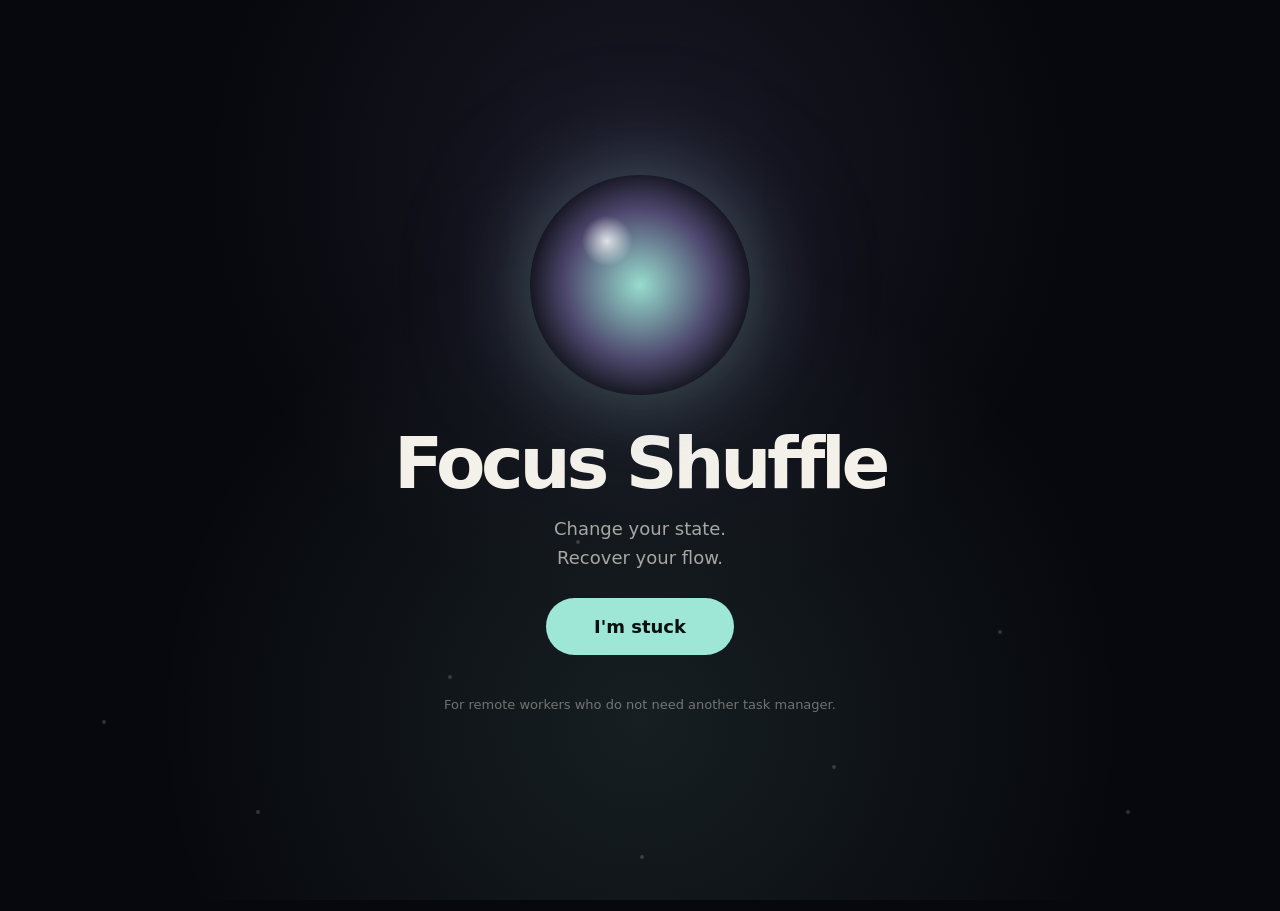
==== focus-shuffle/index.html @ 3954d728 "Add Focus Shuffle demo (HTML/CSS/JS per design.md & agent.md)" ====
<!DOCTYPE html>
<html lang="en">
<head>
<meta charset="UTF-8" />
<meta name="viewport" content="width=device-width, initial-scale=1.0" />
<title>Focus Shuffle</title>
<link rel="stylesheet" href="styles.css" />
</head>
<body>
<div class="app">

  <!-- background ambient particles -->
  <div class="particles" aria-hidden="true">
    <span></span><span></span><span></span><span></span><span></span><span></span><span></span><span></span>
  </div>

  <!-- 1. Landing -->
  <section class="screen active" data-screen="landing">
    <div class="flow-panel center-col">
      <div class="orb-wrap">
        <div class="orb" id="mainOrb"></div>
      </div>
      <h1 class="hero-title">Focus Shuffle</h1>
      <p class="subtitle">Change your state.<br/>Recover your flow.</p>
      <button class="primary-button big" data-next="stuck">I'm stuck</button>
      <p class="footnote">For remote workers who do not need another task manager.</p>
    </div>
  </section>

  <!-- 2. Stuck type check-in -->
  <section class="screen" data-screen="stuck">
    <div class="flow-panel center-col">
      <h2 class="step-title">What kind of stuck is this?</h2>
      <div class="card-grid" data-group="stuckType">
        <button class="choice-card" data-value="distracted">Distracted</button>
        <button class="choice-card" data-value="sleepy">Sleepy</button>
        <button class="choice-card" data-value="overwhelmed">Overwhelmed</button>
        <button class="choice-card" data-value="isolated">Isolated</button>
        <button class="choice-card" data-value="restless">Restless</button>
        <button class="choice-card" data-value="bored">Bored</button>
        <button class="choice-card" data-value="task unclear">Task unclear</button>
      </div>
    </div>
  </section>

  <!-- 3. Task type check-in -->
  <section class="screen" data-screen="task">
    <div class="flow-panel center-col">
      <h2 class="step-title">What are you trying to move forward?</h2>
      <div class="card-grid" data-group="taskType">
        <button class="choice-card" data-value="deep work">Deep work</button>
        <button class="choice-card" data-value="creative work">Creative work</button>
        <button class="choice-card" data-value="admin task">Admin task</button>
        <button class="choice-card" data-value="meeting prep">Meeting prep</button>
        <button class="choice-card" data-value="learning">Learning</button>
        <button class="choice-card" data-value="communication">Communication</button>
      </div>
    </div>
  </section>

  <!-- 4. Mood check-in -->
  <section class="screen" data-screen="mood">
    <div class="flow-panel center-col">
      <h2 class="step-title">What is the current texture of your mind?</h2>
      <div class="mood-grid" data-group="mood">
        <button class="mood-orb" data-value="calm"><span class="dot mood-calm"></span>Calm</button>
        <button class="mood-orb" data-value="tense"><span class="dot mood-tense"></span>Tense</button>
        <button class="mood-orb" data-value="low energy"><span class="dot mood-low"></span>Low energy</button>
        <button class="mood-orb" data-value="scattered"><span class="dot mood-scattered"></span>Scattered</button>
        <button class="mood-orb" data-value="frustrated"><span class="dot mood-frustrated"></span>Frustrated</button>
        <button class="mood-orb" data-value="numb"><span class="dot mood-numb"></span>Numb</button>
      </div>
    </div>
  </section>

  <!-- 5. Factor scan -->
  <section class="screen" data-screen="scan">
    <div class="flow-panel center-col">
      <div class="orb-wrap small">
        <div class="orb scan-orb" id="scanOrb"></div>
      </div>
      <h2 class="step-title" id="scanTitle">Reading your work state…</h2>
      <div class="chip-stack" id="chipStack"></div>
      <p class="footnote" id="scanFooter" style="opacity:0;">Matching a recipe that changes your state, not your office.</p>
    </div>
  </section>

  <!-- 6. Shuffle -->
  <section class="screen" data-screen="shuffle">
    <div class="flow-panel center-col">
      <div class="orb-wrap">
        <div class="orb shuffle-orb" id="shuffleOrb"></div>
        <div class="shuffle-stage" id="shuffleStage"></div>
      </div>
      <h2 class="step-title">Shuffling focus levers…</h2>
      <div class="lever-labels" id="leverLabels">
        <span>Sound</span><span>Body</span><span>Place</span><span>Social</span><span>Mood</span><span>Calendar</span>
      </div>
    </div>
  </section>

  <!-- 7. Recipe result -->
  <section class="screen" data-screen="result">
    <div class="flow-panel center-col">
      <div class="recipe-card land" id="recipeCard">
        <h2 class="recipe-title" id="recipeTitle"></h2>
        <p class="recipe-subtitle" id="recipeSubtitle"></p>
        <div class="matched-row">
          <span class="matched-label">Matched because:</span>
          <span class="matched-tags" id="matchedTags"></span>
        </div>
        <div class="recipe-time" id="recipeTime"></div>
        <ol class="recipe-steps" id="recipeSteps"></ol>
        <div class="recipe-actions">
          <button class="primary-button" id="acceptBtn">Accept</button>
          <button class="secondary-button" id="remixBtn">Remix</button>
        </div>
      </div>
    </div>
  </section>

  <!-- 8. Accepted session -->
  <section class="screen" data-screen="session">
    <div class="flow-panel center-col">
      <div class="orb-wrap">
        <div class="orb session-orb" id="sessionOrb"></div>
      </div>
      <h2 class="step-title">You are in a <span id="sessionTime"></span>-minute focus shift.</h2>
      <p class="subtitle" id="sessionSummary"></p>
      <div class="progress-ring-wrap">
        <svg class="progress-ring" width="120" height="120">
          <circle class="ring-bg" cx="60" cy="60" r="52"></circle>
          <circle class="ring-fg" id="ringFg" cx="60" cy="60" r="52"></circle>
        </svg>
        <span class="ring-time" id="ringTime">0:25</span>
      </div>
      <button class="primary-button" id="finishBtn">Finish session</button>
    </div>
  </section>

  <!-- 9. Feedback -->
  <section class="screen" data-screen="feedback">
    <div class="flow-panel center-col">
      <h2 class="step-title">Did it change your state?</h2>
      <div class="card-grid two-col" data-group="result">
        <button class="choice-card" data-value="not really">Not really</button>
        <button class="choice-card" data-value="a little">A little</button>
        <button class="choice-card" data-value="worked">Worked</button>
        <button class="choice-card" data-value="strong flow">Strong flow</button>
      </div>
      <h2 class="step-title" style="margin-top:48px;">How do you feel now?</h2>
      <div class="mood-grid" data-group="moodAfter">
        <button class="mood-orb" data-value="calm"><span class="dot mood-calm"></span>Calm</button>
        <button class="mood-orb" data-value="tense"><span class="dot mood-tense"></span>Tense</button>
        <button class="mood-orb" data-value="low energy"><span class="dot mood-low"></span>Low energy</button>
        <button class="mood-orb" data-value="scattered"><span class="dot mood-scattered"></span>Scattered</button>
        <button class="mood-orb" data-value="frustrated"><span class="dot mood-frustrated"></span>Frustrated</button>
        <button class="mood-orb" data-value="numb"><span class="dot mood-numb"></span>Numb</button>
      </div>
    </div>
  </section>

  <!-- 10. Learning summary -->
  <section class="screen" data-screen="learned">
    <div class="flow-panel center-col">
      <div class="orb-wrap small">
        <div class="orb" id="learnedOrb"></div>
      </div>
      <h2 class="step-title">Learned.</h2>
      <p class="subtitle" id="learnedText"></p>
      <button class="secondary-button" data-next="landing" id="restartBtn">Start over</button>
    </div>
  </section>

</div>
<script src="app.js"></script>
</body>
</html>
---- focus-shuffle/styles.css ----
:root {
  --bg: #07080d;
  --surface: rgba(255, 255, 255, 0.06);
  --surface-strong: rgba(255, 255, 255, 0.1);
  --text-primary: #f4f1ea;
  --text-secondary: rgba(244, 241, 234, 0.66);
  --text-muted: rgba(244, 241, 234, 0.42);

  --accent: #9ee7d7;
  --accent-2: #b8a6ff;
  --accent-warm: #ffca8a;
  --danger-soft: #ff8a9a;

  --ease-soft: cubic-bezier(.16, 1, .3, 1);
  --ease-breathe: cubic-bezier(.37, 0, .2, 1);
  --ease-snap: cubic-bezier(.2, .9, .1, 1.2);

  --mood-color: var(--accent);
}

* { box-sizing: border-box; }

html, body {
  margin: 0;
  padding: 0;
  background: var(--bg);
  color: var(--text-primary);
  font-family: Inter, ui-sans-serif, system-ui, -apple-system, BlinkMacSystemFont,
    "SF Pro Display", "Segoe UI", sans-serif;
  -webkit-font-smoothing: antialiased;
  overflow-x: hidden;
}

.app {
  position: relative;
  min-height: 100vh;
  background:
    radial-gradient(circle at 50% 20%, rgba(184,166,255,.10), transparent 45%),
    radial-gradient(circle at 50% 80%, var(--mood-color-glow, rgba(158,231,215,.10)), transparent 50%),
    var(--bg);
  transition: background 1.6s var(--ease-soft);
}

/* ---------- particles ---------- */
.particles {
  position: fixed;
  inset: 0;
  pointer-events: none;
  z-index: 0;
}
.particles span {
  position: absolute;
  width: 4px;
  height: 4px;
  border-radius: 50%;
  background: rgba(244,241,234,.18);
  filter: blur(.5px);
  animation: floatParticle 14s linear infinite;
}
.particles span:nth-child(1) { left: 8%;  top: 80%; animation-duration: 18s; animation-delay: -2s; }
.particles span:nth-child(2) { left: 20%; top: 90%; animation-duration: 22s; animation-delay: -6s; }
.particles span:nth-child(3) { left: 35%; top: 75%; animation-duration: 16s; animation-delay: -10s; }
.particles span:nth-child(4) { left: 50%; top: 95%; animation-duration: 20s; animation-delay: -1s; }
.particles span:nth-child(5) { left: 65%; top: 85%; animation-duration: 24s; animation-delay: -8s; }
.particles span:nth-child(6) { left: 78%; top: 70%; animation-duration: 17s; animation-delay: -4s; }
.particles span:nth-child(7) { left: 88%; top: 90%; animation-duration: 21s; animation-delay: -12s; }
.particles span:nth-child(8) { left: 45%; top: 60%; animation-duration: 19s; animation-delay: -14s; }

@keyframes floatParticle {
  0%   { transform: translateY(0) translateX(0); opacity: 0; }
  10%  { opacity: .6; }
  90%  { opacity: .3; }
  100% { transform: translateY(-90vh) translateX(40px); opacity: 0; }
}

/* ---------- screens ---------- */
.screen {
  position: absolute;
  inset: 0;
  min-height: 100vh;
  padding: 32px;
  display: grid;
  place-items: center;
  opacity: 0;
  pointer-events: none;
  transform: translateY(18px) scale(.985);
  transition:
    opacity .7s var(--ease-soft),
    transform .7s var(--ease-soft);
  z-index: 1;
}
.screen.active {
  opacity: 1;
  pointer-events: auto;
  transform: translateY(0) scale(1);
  position: relative;
}

.flow-panel {
  width: min(100%, 760px);
}
.center-col {
  display: flex;
  flex-direction: column;
  align-items: center;
  text-align: center;
  gap: 18px;
}

/* ---------- typography ---------- */
.hero-title {
  font-size: clamp(36px, 8vw, 72px);
  line-height: 0.95;
  letter-spacing: -0.06em;
  font-weight: 600;
  margin: 8px 0 0;
}
.step-title {
  font-size: clamp(22px, 4.5vw, 34px);
  line-height: 1.2;
  letter-spacing: -0.02em;
  font-weight: 600;
  margin: 0 0 8px;
  max-width: 560px;
}
.subtitle {
  font-size: 18px;
  line-height: 1.6;
  color: var(--text-secondary);
  margin: 0;
}
.footnote {
  font-size: 13px;
  color: var(--text-muted);
  margin-top: 24px;
}

/* ---------- orb ---------- */
.orb-wrap {
  width: 220px;
  height: 220px;
  display: grid;
  place-items: center;
  position: relative;
  margin-bottom: 8px;
}
.orb-wrap.small {
  width: 140px;
  height: 140px;
  margin-bottom: 0;
}
.orb-wrap.small .orb {
  width: 140px;
  height: 140px;
}

.orb {
  width: 220px;
  height: 220px;
  border-radius: 999px;
  background:
    radial-gradient(circle at 35% 30%, rgba(255,255,255,.8), transparent 12%),
    radial-gradient(circle at 50% 50%, var(--orb-core, rgba(158,231,215,.95)), var(--orb-edge, rgba(184,166,255,.35)) 48%, transparent 72%);
  filter: blur(.2px);
  box-shadow:
    0 0 80px var(--orb-glow-1, rgba(158,231,215,.28)),
    0 0 160px var(--orb-glow-2, rgba(184,166,255,.16));
  animation: breathe 5.8s var(--ease-breathe) infinite;
  transition: background 1.2s var(--ease-soft), box-shadow 1.2s var(--ease-soft);
}

@keyframes breathe {
  0%, 100% { transform: scale(.92); opacity: .74; }
  48%      { transform: scale(1.08); opacity: 1; }
}

.scan-orb { animation-duration: 2.4s; }
.shuffle-orb {
  animation-duration: 1.1s;
  transform-origin: center;
}
.session-orb { animation-duration: 7.5s; }

/* ---------- choice cards ---------- */
.card-grid {
  display: grid;
  grid-template-columns: repeat(2, 1fr);
  gap: 14px;
  width: 100%;
  margin-top: 12px;
}
.card-grid.two-col { grid-template-columns: repeat(2, 1fr); }

@media (min-width: 560px) {
  .card-grid { grid-template-columns: repeat(3, 1fr); }
}

.choice-card {
  border: 1px solid rgba(255,255,255,.1);
  background: rgba(255,255,255,.055);
  border-radius: 24px;
  padding: 22px;
  backdrop-filter: blur(24px);
  color: var(--text-primary);
  font-family: inherit;
  font-size: 16px;
  font-weight: 500;
  cursor: pointer;
  transition:
    transform .45s var(--ease-soft),
    background .45s var(--ease-soft),
    border-color .45s var(--ease-soft),
    box-shadow .45s var(--ease-soft);
}
.choice-card:hover {
  transform: translateY(-4px);
  background: rgba(255,255,255,.085);
  border-color: var(--accent);
  box-shadow: 0 0 40px rgba(158,231,215,.18);
}
.choice-card.selected {
  transform: translateY(-6px);
  background: rgba(255,255,255,.1);
  border-color: var(--accent);
  box-shadow: 0 0 50px rgba(158,231,215,.28);
}

/* ---------- mood orbs ---------- */
.mood-grid {
  display: grid;
  grid-template-columns: repeat(3, 1fr);
  gap: 16px;
  width: 100%;
  margin-top: 12px;
}
.mood-orb {
  border: 1px solid rgba(255,255,255,.1);
  background: rgba(255,255,255,.055);
  border-radius: 24px;
  padding: 20px 12px;
  display: flex;
  flex-direction: column;
  align-items: center;
  gap: 10px;
  color: var(--text-primary);
  font-family: inherit;
  font-size: 14px;
  font-weight: 500;
  cursor: pointer;
  backdrop-filter: blur(24px);
  transition:
    transform .45s var(--ease-soft),
    background .45s var(--ease-soft),
    border-color .45s var(--ease-soft);
}
.mood-orb:hover { transform: translateY(-4px); border-color: rgba(255,255,255,.25); }
.mood-orb.selected { transform: translateY(-6px); border-color: var(--accent); background: rgba(255,255,255,.1); }

.dot {
  width: 32px;
  height: 32px;
  border-radius: 50%;
  animation: breathe 4.4s var(--ease-breathe) infinite;
}
.mood-calm       { background: radial-gradient(circle at 35% 30%, #fff, transparent 30%), #9ee7d7; box-shadow: 0 0 24px rgba(158,231,215,.5); }
.mood-tense      { background: radial-gradient(circle at 35% 30%, #fff, transparent 30%), #b8a6ff; box-shadow: 0 0 24px rgba(184,166,255,.5); }
.mood-low        { background: radial-gradient(circle at 35% 30%, #fff, transparent 30%), #ffca8a; box-shadow: 0 0 24px rgba(255,202,138,.5); }
.mood-scattered  { background: radial-gradient(circle at 35% 30%, #fff, transparent 30%), #8aa6ff; box-shadow: 0 0 24px rgba(138,166,255,.5); }
.mood-frustrated { background: radial-gradient(circle at 35% 30%, #fff, transparent 30%), #ff8a9a; box-shadow: 0 0 24px rgba(255,138,154,.5); }
.mood-numb       { background: radial-gradient(circle at 35% 30%, #fff, transparent 30%), #8a9bb0; box-shadow: 0 0 24px rgba(138,155,176,.5); }

/* ---------- buttons ---------- */
.primary-button {
  background: var(--accent);
  color: #07100e;
  border-radius: 999px;
  border: none;
  padding: 16px 36px;
  font-family: inherit;
  font-size: 16px;
  font-weight: 600;
  cursor: pointer;
  transition: transform .35s var(--ease-soft), box-shadow .35s var(--ease-soft), opacity .35s var(--ease-soft);
}
.primary-button:hover { transform: translateY(-2px); box-shadow: 0 8px 30px rgba(158,231,215,.25); }
.primary-button.big { padding: 18px 48px; font-size: 18px; margin-top: 8px; }
.primary-button:disabled { opacity: .4; cursor: default; transform: none; box-shadow: none; }

.secondary-button {
  background: rgba(255,255,255,.06);
  color: var(--text-primary);
  border: 1px solid rgba(255,255,255,.12);
  border-radius: 999px;
  padding: 16px 36px;
  font-family: inherit;
  font-size: 16px;
  font-weight: 500;
  cursor: pointer;
  transition: transform .35s var(--ease-soft), background .35s var(--ease-soft);
}
.secondary-button:hover { transform: translateY(-2px); background: rgba(255,255,255,.1); }

/* ---------- factor scan chips ---------- */
.chip-stack {
  display: flex;
  flex-direction: column;
  gap: 10px;
  width: 100%;
  max-width: 420px;
  margin-top: 8px;
}
.chip {
  border: 1px solid rgba(255,255,255,.1);
  background: rgba(255,255,255,.05);
  border-radius: 16px;
  padding: 12px 20px;
  font-size: 14px;
  color: var(--text-secondary);
  display: flex;
  justify-content: space-between;
  opacity: 0;
  transform: translateY(10px);
  transition: opacity .6s var(--ease-soft), transform .6s var(--ease-soft), border-color .4s var(--ease-soft), box-shadow .4s var(--ease-soft), background .6s var(--ease-soft);
}
.chip.show { opacity: 1; transform: translateY(0); }
.chip.glow { border-color: var(--accent); box-shadow: 0 0 24px rgba(158,231,215,.2); color: var(--text-primary); }
.chip.collapse {
  opacity: 0;
  transform: translateY(-14px) scale(.9);
}
.chip .chip-label { color: var(--text-muted); margin-right: 12px; }
.chip .chip-value { font-weight: 500; }

/* ---------- shuffle ---------- */
.shuffle-stage {
  position: absolute;
  inset: 0;
  pointer-events: none;
}
.shuffle-card {
  position: absolute;
  top: 50%;
  left: 50%;
  width: 130px;
  height: 80px;
  margin: -40px 0 0 -65px;
  border-radius: 16px;
  border: 1px solid rgba(255,255,255,.12);
  background: rgba(255,255,255,.06);
  backdrop-filter: blur(20px);
  display: grid;
  place-items: center;
  font-size: 13px;
  font-weight: 600;
  color: var(--text-secondary);
  animation: shuffleFloat 1.4s var(--ease-soft) infinite alternate;
}
@keyframes shuffleFloat {
  from { transform: translate3d(-12px, 8px, 0) rotate(-2deg) scale(.98); filter: blur(.4px); }
  to   { transform: translate3d(14px, -10px, 0) rotate(3deg) scale(1.02); filter: blur(0); }
}

.lever-labels {
  display: flex;
  flex-wrap: wrap;
  justify-content: center;
  gap: 10px;
  margin-top: 16px;
}
.lever-labels span {
  font-size: 12px;
  color: var(--text-muted);
  border: 1px solid rgba(255,255,255,.08);
  border-radius: 999px;
  padding: 6px 16px;
  opacity: .5;
  transition: opacity .4s var(--ease-soft), color .4s var(--ease-soft), border-color .4s var(--ease-soft);
}
.lever-labels span.active {
  opacity: 1;
  color: var(--accent);
  border-color: var(--accent);
}

/* ---------- recipe card ---------- */
.recipe-card {
  width: 100%;
  border: 1px solid rgba(255,255,255,.1);
  background:
    linear-gradient(160deg, rgba(255,255,255,.08), rgba(255,255,255,.03)),
    var(--surface);
  border-radius: 32px;
  padding: 36px;
  text-align: left;
  position: relative;
  overflow: hidden;
  box-shadow: 0 0 80px var(--orb-glow-1, rgba(158,231,215,.12));
}
.recipe-card::before {
  content: '';
  position: absolute;
  inset: -40%;
  background: radial-gradient(circle, var(--orb-core, rgba(158,231,215,.2)), transparent 60%);
  opacity: .35;
  animation: breathe 8s var(--ease-breathe) infinite;
  pointer-events: none;
}
.recipe-card.land {
  animation: cardLand .8s var(--ease-snap) both;
}
@keyframes cardLand {
  0%   { opacity: 0; transform: translateY(40px) scale(.92) rotate(2deg); filter: blur(8px); }
  70%  { opacity: 1; transform: translateY(-4px) scale(1.025) rotate(0); filter: blur(0); }
  100% { transform: translateY(0) scale(1); }
}
.recipe-title {
  font-size: clamp(24px, 5vw, 34px);
  margin: 0 0 8px;
  font-weight: 600;
  letter-spacing: -0.02em;
  position: relative;
}
.recipe-subtitle {
  color: var(--text-secondary);
  margin: 0 0 18px;
  font-size: 16px;
  position: relative;
}
.matched-row {
  font-size: 13px;
  color: var(--text-muted);
  margin-bottom: 18px;
  position: relative;
}
.matched-label { margin-right: 6px; }
.matched-tags { color: var(--text-secondary); }
.recipe-time {
  display: inline-block;
  font-size: 13px;
  font-weight: 600;
  color: var(--orb-core, var(--accent));
  border: 1px solid rgba(255,255,255,.1);
  border-radius: 999px;
  padding: 4px 14px;
  margin-bottom: 18px;
  position: relative;
}
.recipe-steps {
  margin: 0 0 28px;
  padding-left: 22px;
  color: var(--text-secondary);
  font-size: 15px;
  line-height: 1.8;
  position: relative;
}
.recipe-actions {
  display: flex;
  gap: 14px;
  position: relative;
}

/* ---------- session ---------- */
.progress-ring-wrap {
  position: relative;
  display: grid;
  place-items: center;
  margin: 8px 0;
}
.progress-ring { transform: rotate(-90deg); }
.ring-bg, .ring-fg {
  fill: none;
  stroke-width: 6;
}
.ring-bg { stroke: rgba(255,255,255,.08); }
.ring-fg {
  stroke: var(--accent);
  stroke-linecap: round;
  stroke-dasharray: 326.7;
  stroke-dashoffset: 0;
  transition: stroke-dashoffset 1s linear;
}
.ring-time {
  position: absolute;
  font-size: 18px;
  font-weight: 600;
}

/* responsive */
@media (max-width: 480px) {
  .card-grid, .mood-grid { grid-template-columns: repeat(2, 1fr); }
  .recipe-card { padding: 24px; }
}
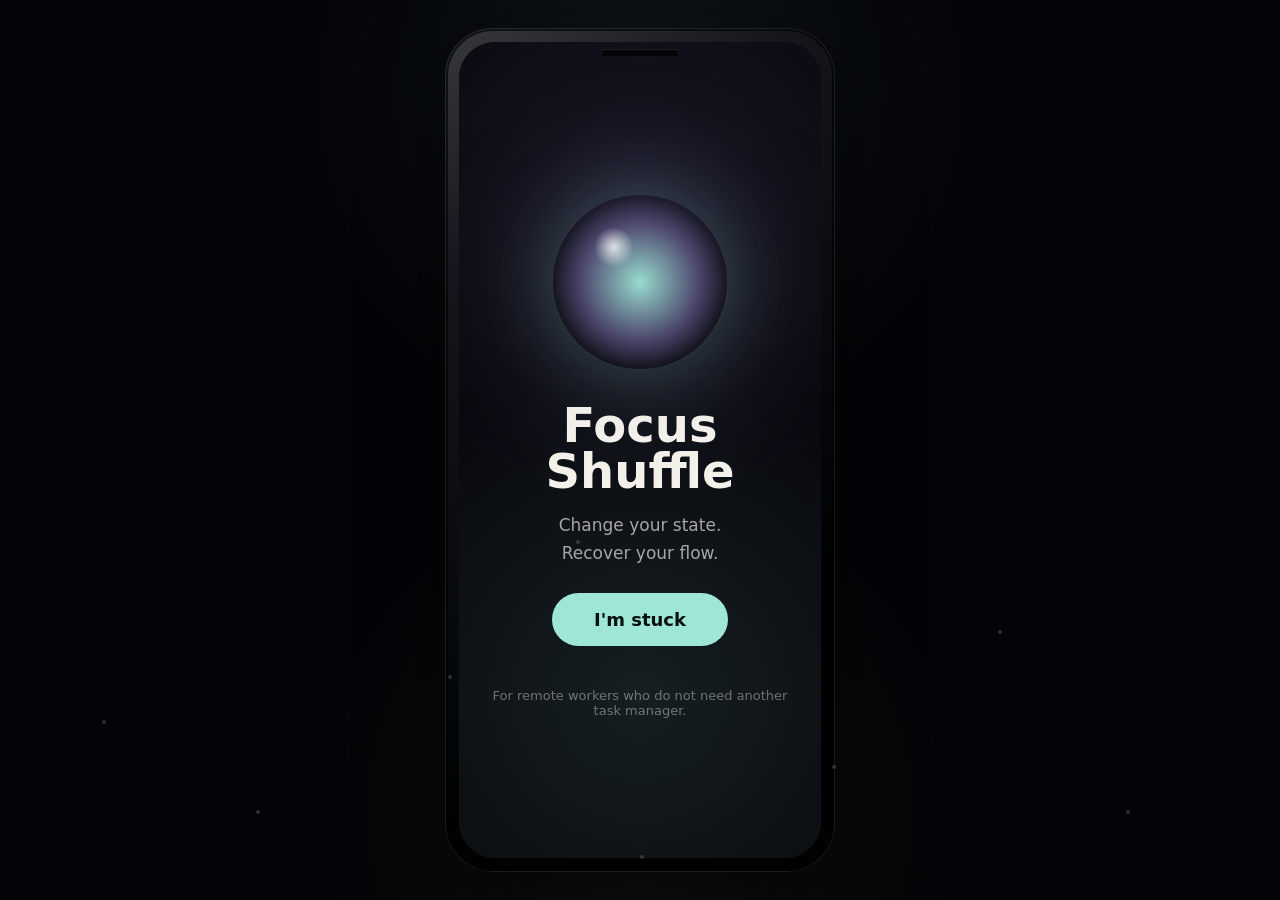
==== commit a04b5969: "Simulate device context in mobile demo" ====
--- a/focus-shuffle/index.html
+++ b/focus-shuffle/index.html
@@ -7,6 +7,9 @@
 <link rel="stylesheet" href="styles.css" />
 </head>
 <body>
+<main class="device-frame" aria-label="Phone simulation">
+  <div class="device-speaker" aria-hidden="true"></div>
+  <div class="device-screen">
 <div class="app">
 
   <!-- background ambient particles -->
@@ -43,49 +46,20 @@
     </div>
   </section>
 
-  <!-- 3. Task type check-in -->
-  <section class="screen" data-screen="task">
-    <div class="flow-panel center-col">
-      <h2 class="step-title">What are you trying to move forward?</h2>
-      <div class="card-grid" data-group="taskType">
-        <button class="choice-card" data-value="deep work">Deep work</button>
-        <button class="choice-card" data-value="creative work">Creative work</button>
-        <button class="choice-card" data-value="admin task">Admin task</button>
-        <button class="choice-card" data-value="meeting prep">Meeting prep</button>
-        <button class="choice-card" data-value="learning">Learning</button>
-        <button class="choice-card" data-value="communication">Communication</button>
-      </div>
-    </div>
-  </section>
-
-  <!-- 4. Mood check-in -->
-  <section class="screen" data-screen="mood">
-    <div class="flow-panel center-col">
-      <h2 class="step-title">What is the current texture of your mind?</h2>
-      <div class="mood-grid" data-group="mood">
-        <button class="mood-orb" data-value="calm"><span class="dot mood-calm"></span>Calm</button>
-        <button class="mood-orb" data-value="tense"><span class="dot mood-tense"></span>Tense</button>
-        <button class="mood-orb" data-value="low energy"><span class="dot mood-low"></span>Low energy</button>
-        <button class="mood-orb" data-value="scattered"><span class="dot mood-scattered"></span>Scattered</button>
-        <button class="mood-orb" data-value="frustrated"><span class="dot mood-frustrated"></span>Frustrated</button>
-        <button class="mood-orb" data-value="numb"><span class="dot mood-numb"></span>Numb</button>
-      </div>
-    </div>
-  </section>
-
-  <!-- 5. Factor scan -->
+  <!-- 3. Factor scan -->
   <section class="screen" data-screen="scan">
     <div class="flow-panel center-col">
       <div class="orb-wrap small">
         <div class="orb scan-orb" id="scanOrb"></div>
       </div>
       <h2 class="step-title" id="scanTitle">Reading your work state…</h2>
+      <p class="device-copy" id="deviceCopy">Phone, watch, calendar, and workspace signals are already connected.</p>
       <div class="chip-stack" id="chipStack"></div>
       <p class="footnote" id="scanFooter" style="opacity:0;">Matching a recipe that changes your state, not your office.</p>
     </div>
   </section>
 
-  <!-- 6. Shuffle -->
+  <!-- 4. Shuffle -->
   <section class="screen" data-screen="shuffle">
     <div class="flow-panel center-col">
       <div class="orb-wrap">
@@ -99,7 +73,7 @@
     </div>
   </section>
 
-  <!-- 7. Recipe result -->
+  <!-- 5. Recipe result -->
   <section class="screen" data-screen="result">
     <div class="flow-panel center-col">
       <div class="recipe-card land" id="recipeCard">
@@ -119,7 +93,7 @@
     </div>
   </section>
 
-  <!-- 8. Accepted session -->
+  <!-- 6. Accepted session -->
   <section class="screen" data-screen="session">
     <div class="flow-panel center-col">
       <div class="orb-wrap">
@@ -138,7 +112,7 @@
     </div>
   </section>
 
-  <!-- 9. Feedback -->
+  <!-- 7. Feedback -->
   <section class="screen" data-screen="feedback">
     <div class="flow-panel center-col">
       <h2 class="step-title">Did it change your state?</h2>
@@ -160,7 +134,7 @@
     </div>
   </section>
 
-  <!-- 10. Learning summary -->
+  <!-- 8. Learning summary -->
   <section class="screen" data-screen="learned">
     <div class="flow-panel center-col">
       <div class="orb-wrap small">
@@ -173,6 +147,8 @@
   </section>
 
 </div>
+  </div>
+</main>
 <script src="app.js"></script>
 </body>
 </html>
--- a/focus-shuffle/styles.css
+++ b/focus-shuffle/styles.css
@@ -28,12 +28,62 @@
   font-family: Inter, ui-sans-serif, system-ui, -apple-system, BlinkMacSystemFont,
     "SF Pro Display", "Segoe UI", sans-serif;
   -webkit-font-smoothing: antialiased;
-  overflow-x: hidden;
+  overflow: hidden;
+  min-height: 100vh;
+}
+
+body {
+  display: grid;
+  place-items: center;
+  padding: 18px;
+  background:
+    radial-gradient(circle at 50% 10%, rgba(158,231,215,.08), transparent 34%),
+    radial-gradient(circle at 50% 90%, rgba(255,202,138,.07), transparent 32%),
+    #030407;
+}
+
+.device-frame {
+  position: relative;
+  width: min(390px, calc(100vw - 28px));
+  height: min(844px, calc(100vh - 28px));
+  padding: 14px;
+  border-radius: 48px;
+  background:
+    linear-gradient(145deg, rgba(255,255,255,.18), rgba(255,255,255,.04) 22%, rgba(0,0,0,.9) 72%),
+    #0b0d12;
+  box-shadow:
+    0 24px 80px rgba(0,0,0,.58),
+    inset 0 0 0 1px rgba(255,255,255,.1),
+    inset 0 0 0 3px rgba(0,0,0,.65);
+}
+
+.device-speaker {
+  position: absolute;
+  top: 21px;
+  left: 50%;
+  z-index: 4;
+  width: 78px;
+  height: 7px;
+  border-radius: 999px;
+  transform: translateX(-50%);
+  background: rgba(0,0,0,.72);
+  box-shadow: inset 0 1px 1px rgba(255,255,255,.12);
+}
+
+.device-screen {
+  position: relative;
+  height: 100%;
+  overflow: hidden;
+  border-radius: 36px;
+  background: var(--bg);
+  box-shadow: inset 0 0 0 1px rgba(255,255,255,.08);
 }
 
 .app {
   position: relative;
-  min-height: 100vh;
+  height: 100%;
+  min-height: 0;
+  overflow: hidden;
   background:
     radial-gradient(circle at 50% 20%, rgba(184,166,255,.10), transparent 45%),
     radial-gradient(circle at 50% 80%, var(--mood-color-glow, rgba(158,231,215,.10)), transparent 50%),
@@ -77,8 +127,8 @@
 .screen {
   position: absolute;
   inset: 0;
-  min-height: 100vh;
-  padding: 32px;
+  min-height: 100%;
+  padding: 54px 24px 28px;
   display: grid;
   place-items: center;
   opacity: 0;
@@ -93,11 +143,11 @@
   opacity: 1;
   pointer-events: auto;
   transform: translateY(0) scale(1);
-  position: relative;
 }
 
 .flow-panel {
-  width: min(100%, 760px);
+  width: 100%;
+  max-width: 330px;
 }
 .center-col {
   display: flex;
@@ -109,25 +159,32 @@
 
 /* ---------- typography ---------- */
 .hero-title {
-  font-size: clamp(36px, 8vw, 72px);
+  font-size: 48px;
   line-height: 0.95;
-  letter-spacing: -0.06em;
+  letter-spacing: 0;
   font-weight: 600;
   margin: 8px 0 0;
 }
 .step-title {
-  font-size: clamp(22px, 4.5vw, 34px);
+  font-size: 26px;
   line-height: 1.2;
-  letter-spacing: -0.02em;
+  letter-spacing: 0;
   font-weight: 600;
   margin: 0 0 8px;
-  max-width: 560px;
+  max-width: 320px;
 }
 .subtitle {
-  font-size: 18px;
+  font-size: 17px;
   line-height: 1.6;
   color: var(--text-secondary);
   margin: 0;
+}
+.device-copy {
+  max-width: 300px;
+  margin: -4px 0 2px;
+  color: var(--text-secondary);
+  font-size: 13px;
+  line-height: 1.5;
 }
 .footnote {
   font-size: 13px;
@@ -137,26 +194,26 @@
 
 /* ---------- orb ---------- */
 .orb-wrap {
-  width: 220px;
-  height: 220px;
+  width: 174px;
+  height: 174px;
   display: grid;
   place-items: center;
   position: relative;
   margin-bottom: 8px;
 }
 .orb-wrap.small {
-  width: 140px;
-  height: 140px;
+  width: 116px;
+  height: 116px;
   margin-bottom: 0;
 }
 .orb-wrap.small .orb {
-  width: 140px;
-  height: 140px;
+  width: 116px;
+  height: 116px;
 }
 
 .orb {
-  width: 220px;
-  height: 220px;
+  width: 174px;
+  height: 174px;
   border-radius: 999px;
   background:
     radial-gradient(circle at 35% 30%, rgba(255,255,255,.8), transparent 12%),
@@ -184,22 +241,23 @@
 /* ---------- choice cards ---------- */
 .card-grid {
   display: grid;
-  grid-template-columns: repeat(2, 1fr);
-  gap: 14px;
+  grid-template-columns: repeat(2, minmax(0, 1fr));
+  gap: 10px;
   width: 100%;
   margin-top: 12px;
 }
 .card-grid.two-col { grid-template-columns: repeat(2, 1fr); }
 
 @media (min-width: 560px) {
-  .card-grid { grid-template-columns: repeat(3, 1fr); }
+  .card-grid { grid-template-columns: repeat(2, minmax(0, 1fr)); }
 }
 
 .choice-card {
   border: 1px solid rgba(255,255,255,.1);
   background: rgba(255,255,255,.055);
-  border-radius: 24px;
-  padding: 22px;
+  border-radius: 18px;
+  min-height: 74px;
+  padding: 16px 10px;
   backdrop-filter: blur(24px);
   color: var(--text-primary);
   font-family: inherit;
@@ -228,16 +286,17 @@
 /* ---------- mood orbs ---------- */
 .mood-grid {
   display: grid;
-  grid-template-columns: repeat(3, 1fr);
-  gap: 16px;
+  grid-template-columns: repeat(2, minmax(0, 1fr));
+  gap: 10px;
   width: 100%;
   margin-top: 12px;
 }
 .mood-orb {
   border: 1px solid rgba(255,255,255,.1);
   background: rgba(255,255,255,.055);
-  border-radius: 24px;
-  padding: 20px 12px;
+  border-radius: 18px;
+  min-height: 86px;
+  padding: 14px 10px;
   display: flex;
   flex-direction: column;
   align-items: center;
@@ -275,7 +334,7 @@
   color: #07100e;
   border-radius: 999px;
   border: none;
-  padding: 16px 36px;
+  padding: 14px 28px;
   font-family: inherit;
   font-size: 16px;
   font-weight: 600;
@@ -283,7 +342,7 @@
   transition: transform .35s var(--ease-soft), box-shadow .35s var(--ease-soft), opacity .35s var(--ease-soft);
 }
 .primary-button:hover { transform: translateY(-2px); box-shadow: 0 8px 30px rgba(158,231,215,.25); }
-.primary-button.big { padding: 18px 48px; font-size: 18px; margin-top: 8px; }
+.primary-button.big { padding: 16px 42px; font-size: 18px; margin-top: 8px; }
 .primary-button:disabled { opacity: .4; cursor: default; transform: none; box-shadow: none; }
 
 .secondary-button {
@@ -291,7 +350,7 @@
   color: var(--text-primary);
   border: 1px solid rgba(255,255,255,.12);
   border-radius: 999px;
-  padding: 16px 36px;
+  padding: 14px 28px;
   font-family: inherit;
   font-size: 16px;
   font-weight: 500;
@@ -306,15 +365,15 @@
   flex-direction: column;
   gap: 10px;
   width: 100%;
-  max-width: 420px;
+  max-width: 320px;
   margin-top: 8px;
 }
 .chip {
   border: 1px solid rgba(255,255,255,.1);
   background: rgba(255,255,255,.05);
   border-radius: 16px;
-  padding: 12px 20px;
-  font-size: 14px;
+  padding: 11px 14px;
+  font-size: 13px;
   color: var(--text-secondary);
   display: flex;
   justify-content: space-between;
@@ -341,9 +400,9 @@
   position: absolute;
   top: 50%;
   left: 50%;
-  width: 130px;
-  height: 80px;
-  margin: -40px 0 0 -65px;
+  width: 112px;
+  height: 70px;
+  margin: -35px 0 0 -56px;
   border-radius: 16px;
   border: 1px solid rgba(255,255,255,.12);
   background: rgba(255,255,255,.06);
@@ -389,8 +448,8 @@
   background:
     linear-gradient(160deg, rgba(255,255,255,.08), rgba(255,255,255,.03)),
     var(--surface);
-  border-radius: 32px;
-  padding: 36px;
+  border-radius: 24px;
+  padding: 24px;
   text-align: left;
   position: relative;
   overflow: hidden;
@@ -414,10 +473,10 @@
   100% { transform: translateY(0) scale(1); }
 }
 .recipe-title {
-  font-size: clamp(24px, 5vw, 34px);
+  font-size: 28px;
   margin: 0 0 8px;
   font-weight: 600;
-  letter-spacing: -0.02em;
+  letter-spacing: 0;
   position: relative;
 }
 .recipe-subtitle {
@@ -456,6 +515,7 @@
 .recipe-actions {
   display: flex;
   gap: 14px;
+  flex-wrap: wrap;
   position: relative;
 }
 
@@ -487,6 +547,14 @@
 
 /* responsive */
 @media (max-width: 480px) {
-  .card-grid, .mood-grid { grid-template-columns: repeat(2, 1fr); }
-  .recipe-card { padding: 24px; }
-}
+  body { padding: 14px; }
+  .device-frame {
+    width: min(390px, calc(100vw - 16px));
+    height: min(844px, calc(100vh - 16px));
+    padding: 10px;
+    border-radius: 42px;
+  }
+  .device-screen { border-radius: 32px; }
+  .screen { padding: 48px 20px 24px; }
+  .hero-title { font-size: 44px; }
+}
